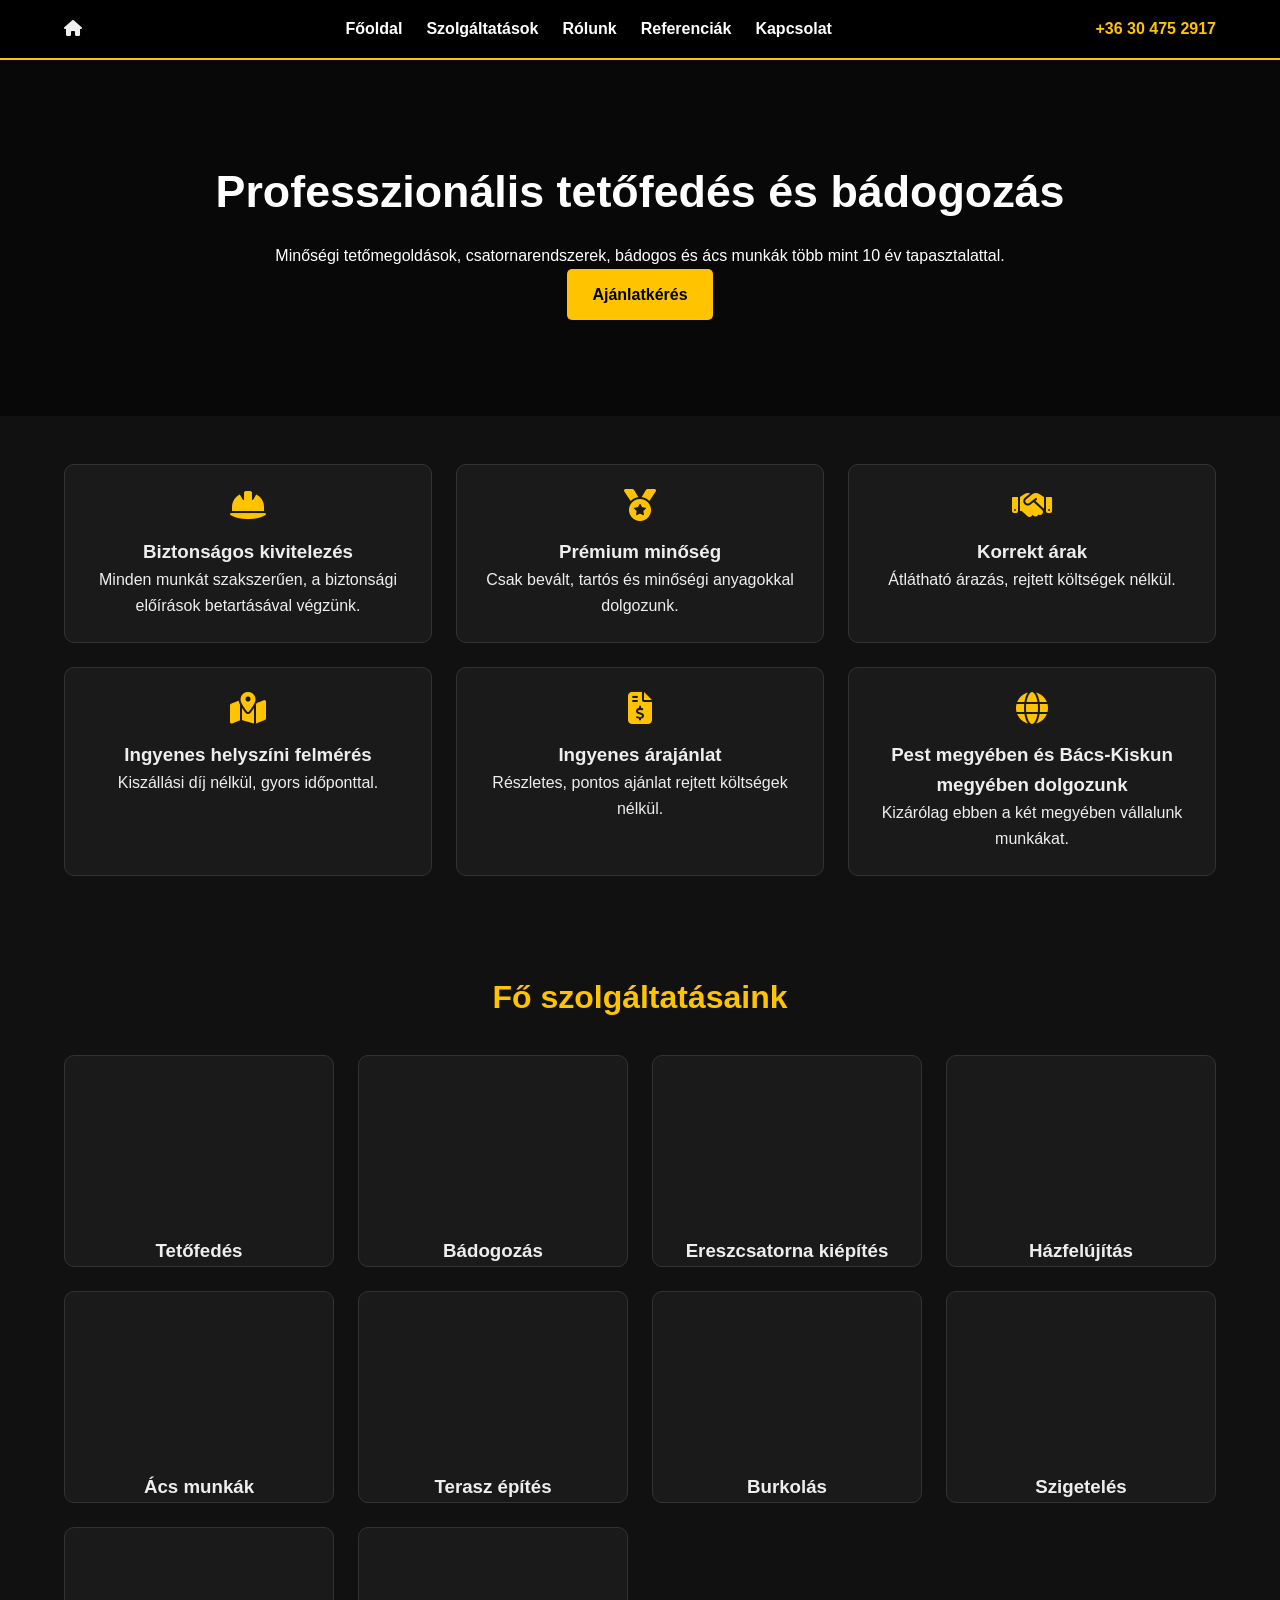
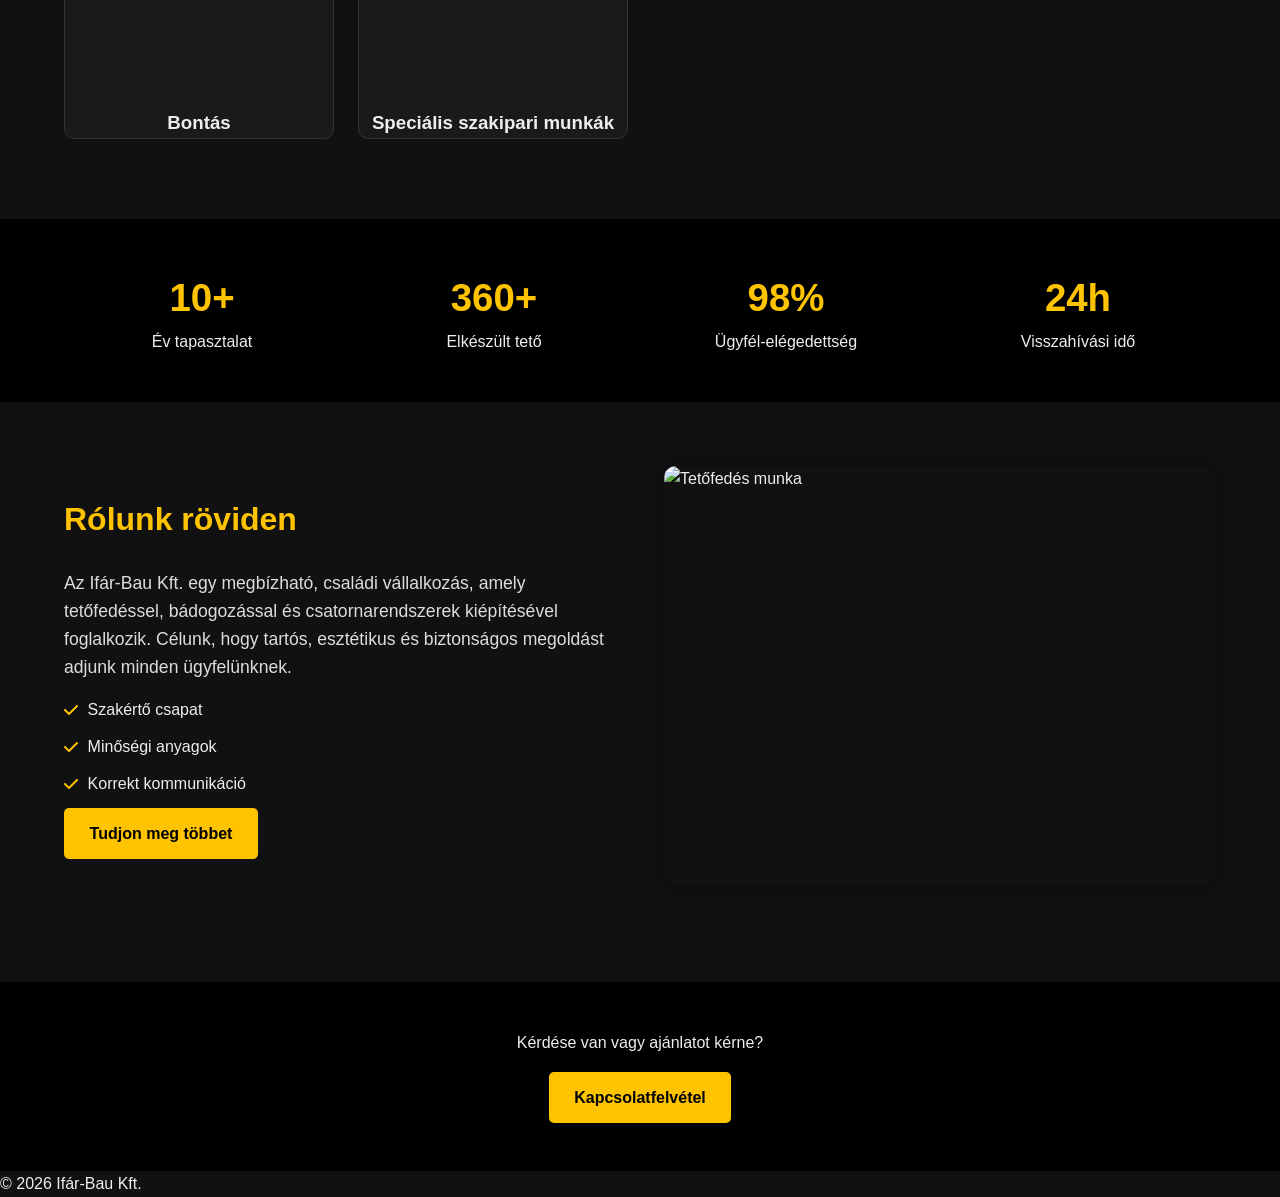
==== index.html @ a4c60daa "Add files via upload" ====
<!DOCTYPE html>
<html lang="hu">
<head>
    <meta charset="UTF-8">
    <meta name="viewport" content="width=device-width, initial-scale=1.0">
    <title>Ifár-Bau Kft. – Tetőfedés, bádogozás, csatorna</title>

    <link rel="stylesheet" href="style.css">
    <link rel="stylesheet"
          href="https://cdnjs.cloudflare.com/ajax/libs/font-awesome/6.5.0/css/all.min.css">
</head>
<body>

<header>
    <div class="container nav-inner">
        <a href="index.html" class="logo home-icon">
            <i class="fa-solid fa-house"></i>
        </a>

        <nav>
            <ul>
                <li><a href="index.html">Főoldal</a></li>
                <li><a href="szolgaltatasok.html">Szolgáltatások</a></li>
                <li><a href="rolunk.html">Rólunk</a></li>
                <li><a href="referenciak.html">Referenciák</a></li>
                <li><a href="kapcsolat.html">Kapcsolat</a></li>
            </ul>
        </nav>

        <div class="nav-phone">+36 30 475 2917</div>

        <div class="mobile-menu-btn">
            <i class="fa-solid fa-bars"></i>
        </div>
    </div>
</header>

<main>

    <!-- HERO -->
    <section class="hero" style="background-image:url('Images/Hero/hero.jpg');">
        <div class="container hero-content">
            <h1>Professzionális tetőfedés és bádogozás</h1>
            <p>Minőségi tetőmegoldások, csatornarendszerek, bádogos és ács munkák több mint 10 év tapasztalattal.</p>
            <a href="kapcsolat.html" class="btn btn-primary">Ajánlatkérés</a>
        </div>
    </section>

    <!-- FŐ ELŐNYÖK -->
    <section class="features">
    <div class="container features-inner">

        <div class="feature-card">
            <i class="fa-solid fa-helmet-safety"></i>
            <h3>Biztonságos kivitelezés</h3>
            <p>Minden munkát szakszerűen, a biztonsági előírások betartásával végzünk.</p>
        </div>

        <div class="feature-card">
            <i class="fa-solid fa-medal"></i>
            <h3>Prémium minőség</h3>
            <p>Csak bevált, tartós és minőségi anyagokkal dolgozunk.</p>
        </div>

        <div class="feature-card">
            <i class="fa-solid fa-handshake"></i>
            <h3>Korrekt árak</h3>
            <p>Átlátható árazás, rejtett költségek nélkül.</p>
        </div>

        <!-- ÚJ 3 KÁRTYA -->
        <div class="feature-card">
            <i class="fa-solid fa-map-location-dot"></i>
            <h3>Ingyenes helyszíni felmérés</h3>
            <p>Kiszállási díj nélkül, gyors időponttal.</p>
        </div>

        <div class="feature-card">
            <i class="fa-solid fa-file-invoice-dollar"></i>
            <h3>Ingyenes árajánlat</h3>
            <p>Részletes, pontos ajánlat rejtett költségek nélkül.</p>
        </div>

        <div class="feature-card">
            <i class="fa-solid fa-globe"></i>
            <h3>Pest megyében és Bács-Kiskun megyében dolgozunk</h3>
            <p>Kizárólag ebben a két megyében vállalunk munkákat.</p>
        </div>

    </div>
</section>

    <!-- SZOLGÁLTATÁSOK -->
    <section class="services">
        <div class="container">
            <h2 class="section-title">Fő szolgáltatásaink</h2>

            <div class="services-grid">

                <div class="service-photo-card">
                    <div class="service-photo" style="background-image:url('Images/Services/tetofedes.jpg');"></div>
                    <h3>Tetőfedés</h3>
                </div>

                <div class="service-photo-card">
                    <div class="service-photo" style="background-image:url('Images/Services/badogozas.jpg');"></div>
                    <h3>Bádogozás</h3>
                </div>

                <div class="service-photo-card">
                    <div class="service-photo" style="background-image:url('Images/Services/csatorna.jpg');"></div>
                    <h3>Ereszcsatorna kiépítés</h3>
                </div>

                <div class="service-photo-card">
                    <div class="service-photo" style="background-image:url('Images/Services/hazfelujitas.jpg');"></div>
                    <h3>Házfelújítás</h3>
                </div>

                <div class="service-photo-card">
                    <div class="service-photo" style="background-image:url('Images/Services/acs.jpg');"></div>
                    <h3>Ács munkák</h3>
                </div>

                <div class="service-photo-card">
                    <div class="service-photo" style="background-image:url('Images/Services/terasz.jpg');"></div>
                    <h3>Terasz építés</h3>
                </div>

                <div class="service-photo-card">
                    <div class="service-photo" style="background-image:url('Images/Services/burkolas.jpg');"></div>
                    <h3>Burkolás</h3>
                </div>

                <div class="service-photo-card">
                    <div class="service-photo" style="background-image:url('Images/Services/szigeteles.jpg');"></div>
                    <h3>Szigetelés</h3>
                </div>

                <div class="service-photo-card">
                    <div class="service-photo" style="background-image:url('Images/Services/bontas.jpg');"></div>
                    <h3>Bontás</h3>
                </div>

                <div class="service-photo-card">
                    <div class="service-photo" style="background-image:url('Images/Services/szakipar.jpg');"></div>
                    <h3>Speciális szakipari munkák</h3>
                </div>

            </div>
        </div>
    </section>

    <!-- STATISZTIKA -->
    <section class="stats">
        <div class="container stats-inner">
            <div class="stat-box"><span class="stat-number">10+</span><p>Év tapasztalat</p></div>
            <div class="stat-box"><span class="stat-number">360+</span><p>Elkészült tető</p></div>
            <div class="stat-box"><span class="stat-number">98%</span><p>Ügyfél‑elégedettség</p></div>
            <div class="stat-box"><span class="stat-number">24h</span><p>Visszahívási idő</p></div>
        </div>
    </section>

    <!-- RÓLUNK -->
    <section class="about-section">
        <div class="container about-grid">

            <div class="about-text">
                <h2>Rólunk röviden</h2>
                <p>
                    Az Ifár‑Bau Kft. egy megbízható, családi vállalkozás, amely tetőfedéssel, bádogozással és
                    csatornarendszerek kiépítésével foglalkozik. Célunk, hogy tartós, esztétikus és biztonságos
                    megoldást adjunk minden ügyfelünknek.
                </p>
                <ul>
                    <li><i class="fa-solid fa-check"></i> Szakértő csapat</li>
                    <li><i class="fa-solid fa-check"></i> Minőségi anyagok</li>
                    <li><i class="fa-solid fa-check"></i> Korrekt kommunikáció</li>
                </ul>
                <a href="rolunk.html" class="btn btn-primary">Tudjon meg többet</a>
            </div>

            <div class="about-image">
                <img src="Images/About/about.jpg" alt="Tetőfedés munka">
            </div>

        </div>
    </section>

</main>

<!-- KAPCSOLAT SÁV -->
<section class="stats">
    <div class="container" style="text-align:center;">
        <p style="margin-bottom:1rem;">Kérdése van vagy ajánlatot kérne?</p>
        <a href="kapcsolat.html" class="btn btn-primary">Kapcsolatfelvétel</a>
    </div>
</section>

<footer>
    © <span id="year"></span> Ifár-Bau Kft.
</footer>

<script>
    document.getElementById("year").textContent = new Date().getFullYear();

    const menuBtn = document.querySelector('.mobile-menu-btn');
    const navMenu = document.querySelector('nav ul');
    menuBtn.addEventListener('click', () => navMenu.classList.toggle('show'));
</script>

</body>
</html>
---- style.css ----
/* -------------------- */
/* ALAP BEÁLLÍTÁSOK */
/* -------------------- */

* {
    margin: 0;
    padding: 0;
    box-sizing: border-box;
}

body {
    font-family: Arial, sans-serif;
    background: #111;
    color: #eee;
    line-height: 1.6;
}

img {
    max-width: 100%;
    display: block;
}

a {
    text-decoration: none;
    color: inherit;
}

.container {
    width: 90%;
    max-width: 1200px;
    margin: auto;
}

/* -------------------- */
/* NAVIGÁCIÓ */
/* -------------------- */

header {
    background: #000;
    padding: 1rem 0;
    border-bottom: 2px solid #FFC300;
}

.nav-inner {
    display: flex;
    justify-content: space-between;
    align-items: center;
}

/* DESKTOP MENÜ */
nav ul {
    display: flex;
    gap: 1.5rem;
    list-style: none;
}

nav a {
    color: #fff;
    font-weight: bold;
    transition: 0.3s;
}

nav a:hover,
nav a.active {
    color: #FFC300;
}

.nav-phone {
    color: #FFC300;
    font-weight: bold;
}

.mobile-menu-btn {
    display: none;
    font-size: 1.8rem;
    color: #FFC300;
    cursor: pointer;
}

/* -------------------- */
/* HERO */
/* -------------------- */

.hero,
.services-hero {
    background-size: cover;
    background-position: center;
    padding: 6rem 0;
    text-align: center;
    color: #fff;
    position: relative;
}

.hero::after,
.services-hero::after {
    content: "";
    position: absolute;
    inset: 0;
    background: rgba(0,0,0,0.55);
}

.hero-content {
    position: relative;
    z-index: 2;
}

.hero h1,
.services-hero h1 {
    font-size: 2.8rem;
    margin-bottom: 1rem;
}

/* -------------------- */
/* GOMBOK */
/* -------------------- */

.btn-primary {
    background: #FFC300;
    padding: 0.8rem 1.6rem;
    border-radius: 5px;
    color: #000;
    font-weight: bold;
    display: inline-block;
    transition: 0.3s;
}

.btn-primary:hover {
    background: #e6b100;
}

/* -------------------- */
/* FŐ ELŐNYÖK */
/* -------------------- */

.features {
    padding: 3rem 0;
}

.features-inner {
    display: grid;
    grid-template-columns: repeat(3, 1fr);
    gap: 1.5rem;
}

.feature-card {
    background: #1a1a1a;
    padding: 1.5rem;
    border-radius: 10px;
    text-align: center;
    border: 1px solid #333;
    transition: 0.3s;
}

.feature-card i {
    font-size: 2rem;
    color: #FFC300;
    margin-bottom: 1rem;
}

.feature-card:hover {
    transform: translateY(-5px);
    border-color: #FFC300;
}

/* -------------------- */
/* SZOLGÁLTATÁSOK */
/* -------------------- */

.services {
    padding: 3rem 0;
}

.section-title {
    color: #FFC300;
    text-align: center;
    margin-bottom: 2rem;
    font-size: 2rem;
}

.services-grid {
    display: grid;
    grid-template-columns: repeat(4, 1fr);
    gap: 1.5rem;
}

.service-photo-card {
    background: #1a1a1a;
    border-radius: 10px;
    overflow: hidden;
    border: 1px solid #333;
    transition: 0.3s;
    text-align: center;
}

.service-photo-card:hover {
    transform: translateY(-5px);
    border-color: #FFC300;
}

.service-photo {
    width: 100%;
    height: 180px;
    background-size: cover;
    background-position: center;
}

/* -------------------- */
/* RÓLUNK */
/* -------------------- */

.about-section {
    padding: 4rem 0;
}

.about-grid {
    display: grid;
    grid-template-columns: 1fr 1fr;
    gap: 3rem;
    align-items: center;
}

.about-text h2 {
    font-size: 2rem;
    color: #FFC300;
    margin-bottom: 1.5rem;
}

.about-text p {
    font-size: 1.1rem;
    margin-bottom: 1rem;
    color: #ddd;
}

.about-text li {
    list-style: none;
    margin-bottom: 0.7rem;
    display: flex;
    align-items: center;
}

.about-text li i {
    color: #FFC300;
    margin-right: 0.6rem;
}

.about-image img {
    width: 100%;
    height: 420px;
    object-fit: cover;
    border-radius: 12px;
    box-shadow: 0 0 20px rgba(0,0,0,0.4);
}

/* -------------------- */
/* STATISZTIKA */
/* -------------------- */

.stats {
    background: #000;
    padding: 3rem 0;
    margin-top: 2rem;
}

.stats-inner {
    display: grid;
    grid-template-columns: repeat(4, 1fr);
    text-align: center;
    gap: 1rem;
}

.stat-number {
    font-size: 2.4rem;
    color: #FFC300;
    font-weight: bold;
}

/* -------------------- */
/* REFERENCIA GALÉRIA */
/* -------------------- */

.gallery-grid {
    display: grid;
    grid-template-columns: repeat(3, 1fr);
    gap: 1.5rem;
    margin-bottom: 3rem;
}

.gallery-grid img {
    width: 100%;
    height: 260px;
    object-fit: cover;
    object-position: center;
    border-radius: 10px;
    border: 1px solid #333;
    background: #000;
    transition: 0.3s ease;
    box-shadow: 0 0 12px rgba(0,0,0,0.4);
}

.gallery-grid img:hover {
    transform: scale(1.03);
    border-color: #FFC300;
    box-shadow: 0 0 18px rgba(255,195,0,0.25);
}

/* -------------------- */
/* KAPCSOLAT OLDAL */
/* -------------------- */

.contact-wrapper {
    padding: 4rem 0;
}

.contact-grid {
    display: grid;
    grid-template-columns: 1fr 1fr;
    gap: 3rem;
}

.contact-info h2,
.contact-actions h2 {
    color: #FFC300;
    margin-bottom: 1rem;
    font-size: 1.8rem;
}

.contact-info p {
    font-size: 1.1rem;
    margin-bottom: 0.8rem;
    display: flex;
    align-items: center;
    color: #ddd;
}

.contact-info i {
    color: #FFC300;
    margin-right: 0.6rem;
    font-size: 1.2rem;
}

.contact-actions {
    display: flex;
    flex-direction: column;
    gap: 1rem;
}

.contact-btn {
    background: #1a1a1a;
    border: 1px solid #333;
    padding: 1rem 1.5rem;
    border-radius: 10px;
    font-size: 1.1rem;
    color: #fff;
    display: flex;
    align-items: center;
    gap: 0.7rem;
    justify-content: center;
    transition: 0.3s ease;
}

.contact-btn i {
    color: #FFC300;
    font-size: 1.3rem;
}

.contact-btn:hover {
    transform: translateY(-4px);
    border-color: #FFC300;
    box-shadow: 0 0 15px rgba(255,195,0,0.2);
}

/* -------------------- */
/* MOBIL */
/* -------------------- */

@media (max-width: 992px) {

    nav ul {
        display: none;
        flex-direction: column;
        background: #000;
        padding: 1rem;
        position: absolute;
        right: 0;
        top: 70px;
        width: 200px;
        z-index: 9999;
    }

    nav ul.show {
        display: flex;
    }

    .mobile-menu-btn {
        display: block;
    }

    .features-inner,
    .services-grid,
    .stats-inner {
        grid-template-columns: repeat(2, 1fr);
    }

    .about-grid,
    .contact-grid {
        grid-template-columns: 1fr;
        text-align: center;
    }

    .contact-btn {
        width: 100%;
        max-width: 350px;
    }
}

@media (max-width: 600px) {

    .features-inner,
    .services-grid,
    .stats-inner,
    .gallery-grid {
        grid-template-columns: 1fr;
    }

    .gallery-grid img {
        height: 200px;
    }

    .hero h1 {
        font-size: 2rem;
    }

    .about-image img {
        height: 250px;
    }
}
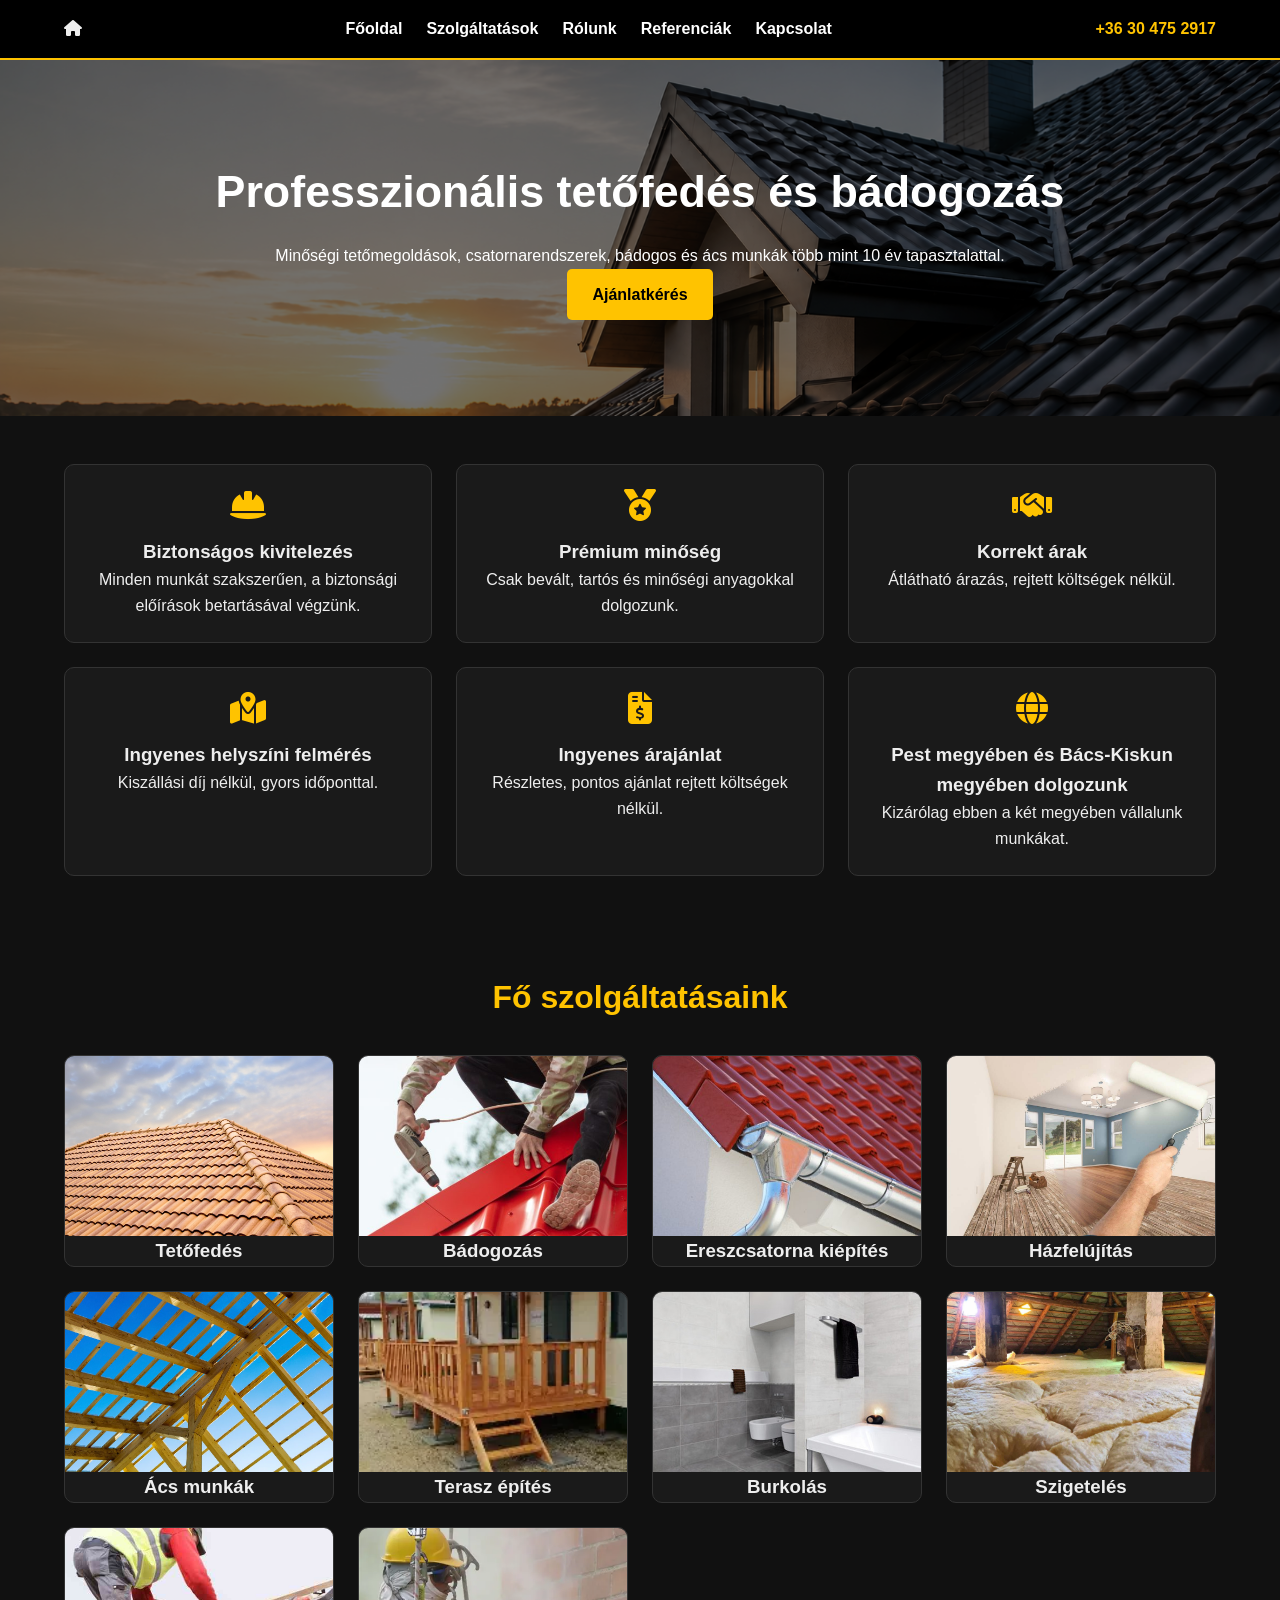
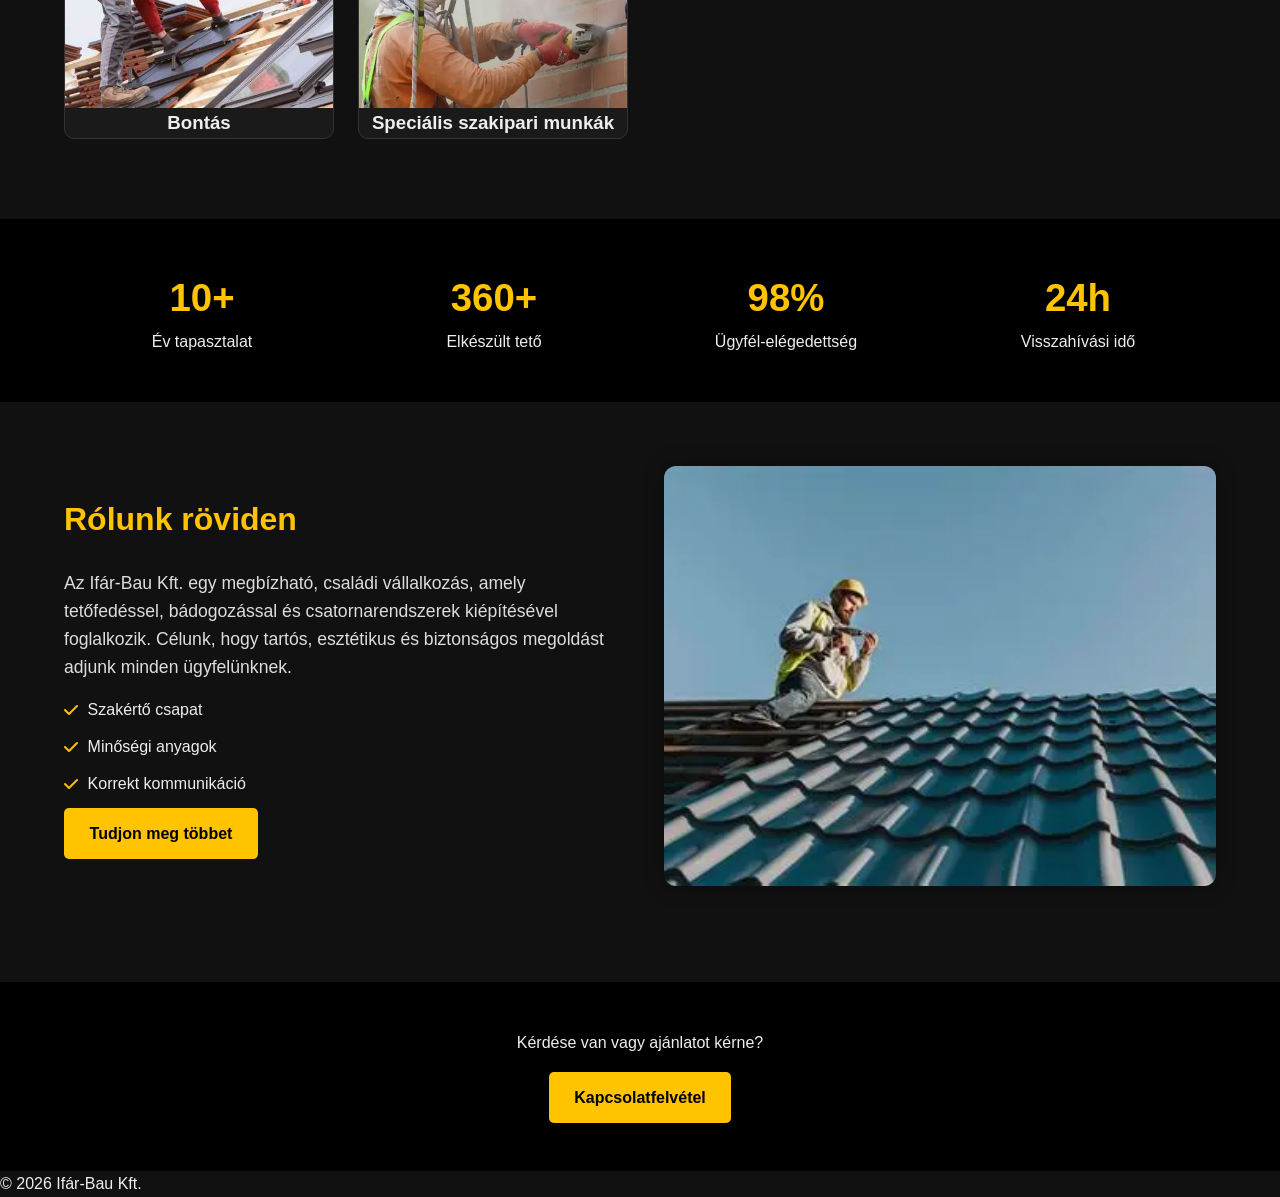
==== commit c644feca: "Update index.html" ====
--- a/index.html
+++ b/index.html
@@ -38,7 +38,7 @@
 <main>
 
     <!-- HERO -->
-    <section class="hero" style="background-image:url('Images/Hero/hero.jpg');">
+    <section class="hero" style="background-image:url('Images/Hero/hero.png');">
         <div class="container hero-content">
             <h1>Professzionális tetőfedés és bádogozás</h1>
             <p>Minőségi tetőmegoldások, csatornarendszerek, bádogos és ács munkák több mint 10 év tapasztalattal.</p>
